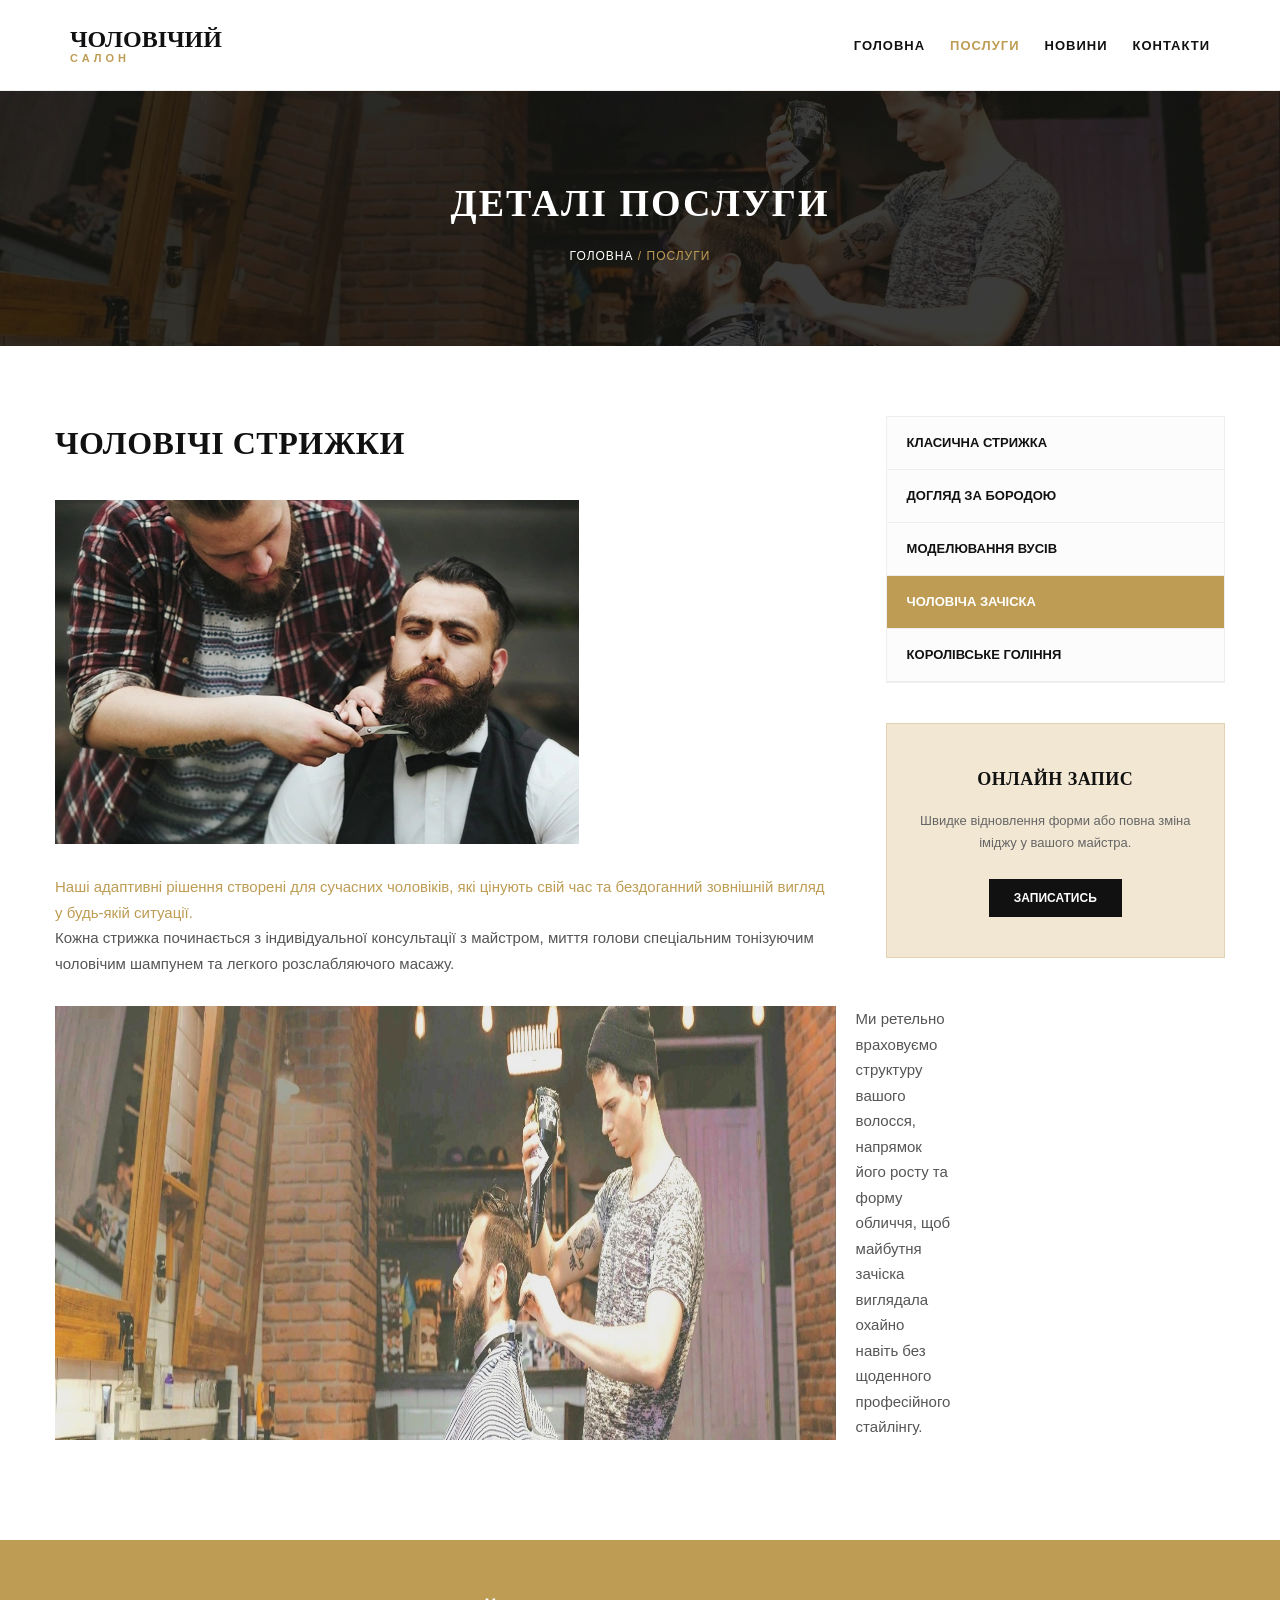
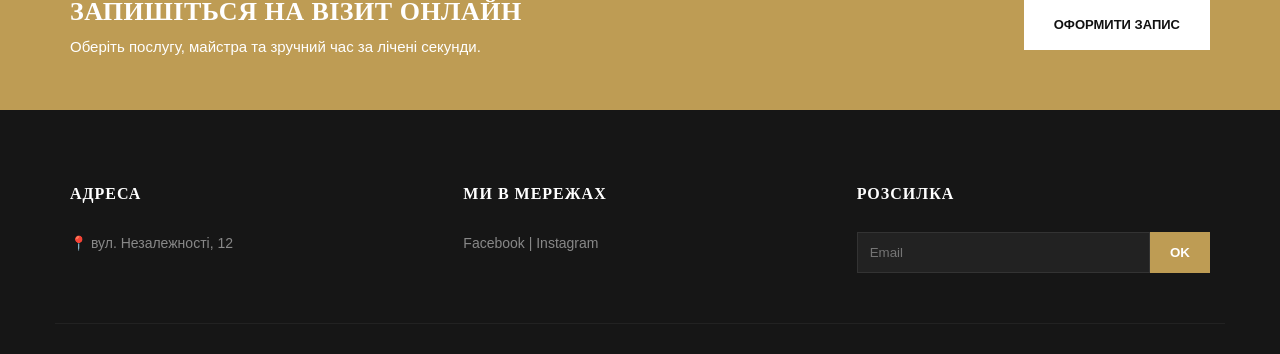
==== about.html @ 7781eca3 "Create initial project structure" ====
<!DOCTYPE html>
<html lang="uk">
<head>
    <meta charset="UTF-8">
    <meta http-equiv="X-UA-Compatible" content="IE=edge">
    <meta name="viewport" content="width=device-width, initial-scale=1.0">
    <title>Деталі послуги — Професійний чоловічий догляд</title>
    <meta name="description" content="Індивідуальні чоловічі зачіски та стрижки від експертів нашого салону.">
    <link rel="icon" type="image/png" href="assets/images/icons/favicon.png">
    <link rel="stylesheet" href="assets/css/style.css">
    <script src="assets/js/main.js" defer></script>
</head>
<body>

    <header class="site-header">
        <div class="container header-flex">
            <div class="logo">Чоловічий<span>Салон</span></div>
            <nav class="main-nav">
                <ul>
                    <li><a href="index.html">Головна</a></li>
                    <li><a href="about.html" class="active">Послуги</a></li>
                    <li><a href="blog.html">Новини</a></li>
                    <li><a href="contact.html">Контакти</a></li>
                </ul>
            </nav>
        </div>
    </header>

    <section class="page-banner">
        <div class="container">
            <h1>Деталі послуги</h1>
            <div class="breadcrumbs"><a href="index.html">Головна</a> / Послуги</div>
        </div>
    </section>

    <div class="container layout-sidebar-grid page-padding">
        <main class="main-content-area">
            <h2>Чоловічі Стрижки</h2>
            <div class="content-img-wrap">
                <img src="assets/images/service-single.webp" alt="Професійна стрижка">
            </div>
            <p class="text-highlight-gold">Наші адаптивні рішення створені для сучасних чоловіків, які цінують свій час та бездоганний зовнішній вигляд у будь-якій ситуації.</p>
            <p>Кожна стрижка починається з індивідуальної консультації з майстром, миття голови спеціальним тонізуючим чоловічим шампунем та легкого розслабляючого масажу.</p>
            
            <div class="content-img-wrap" style="display: flex; gap: 20px;">
                <img src="assets/images/left-image.webp" alt="Майстер за роботою">
                <p>Ми ретельно враховуємо структуру вашого волосся, напрямок його росту та форму обличчя, щоб майбутня зачіска виглядала охайно навіть без щоденного професійного стайлінгу.</p>
            </div>
        </main>

        <aside class="sidebar-area">
            <div class="sidebar-widget">
                <ul class="sidebar-menu">
                    <li><a href="#">Класична стрижка</a></li>
                    <li><a href="#">Догляд за бородою</a></li>
                    <li><a href="#">Моделювання вусів</a></li>
                    <li><a href="#" class="active">Чоловіча зачіска</a></li>
                    <li><a href="#">Королівське гоління</a></li>
                </ul>
            </div>

            <div class="sidebar-widget">
                <div class="appointment-widget">
                    <h3>Онлайн запис</h3>
                    <p>Швидке відновлення форми або повна зміна іміджу у вашого майстра.</p>
                    <button class="btn-dark">Записатись</button>
                </div>
            </div>
        </aside>
    </div>

    <section class="solid-gold-cta">
        <div class="container gold-cta-flex">
            <div>
                <h3>Запишіться на візит онлайн</h3>
                <p>Оберіть послугу, майстра та зручний час за лічені секунди.</p>
            </div>
            <a href="contact.html" class="btn-white-cta">Оформити запис</a>
        </div>
    </section>

    <footer class="site-footer">
        <div class="container footer-grid">
            <div class="footer-column"><h3>Адреса</h3><p>📍 вул. Незалежності, 12</p></div>
            <div class="footer-column"><h3>Ми в мережах</h3><p>Facebook | Instagram</p></div>
            <div class="footer-column"><h3>Розсилка</h3><form class="newsletter-form"><input type="email" placeholder="Email"><button>OK</button></form></div>
        </div>
    </footer>

    <button id="btnUp">↑</button>

</body>
</html>
---- assets/css/style.css ----
* {
    margin: 0;
    padding: 0;
    box-sizing: border-box;
}

body {
    font-family: 'Montserrat', sans-serif;
    background-color: #ffffff;
    color: #555555;
    line-height: 1.7;
    font-size: 15px;
}

.container {
    width: 100%;
    max-width: 1170px;
    margin: 0 auto;
    padding: 0 15px;
}

.page-padding {
    padding: 70px 0;
}

.section-padding {
    padding: 80px 0;
}

a {
    color: inherit;
    text-decoration: none;
    transition: all 0.3s ease;
}

img {
    max-width: 100%;
    height: auto;
    display: block;
}

h1, h2, h3, h4, h5 {
    font-family: 'Playfair Display', serif;
    color: #111111;
    font-weight: 700;
    letter-spacing: 0.5px;
}

.btn-gold {
    display: inline-block;
    background-color: #be9c54;
    color: #ffffff;
    padding: 12px 28px;
    font-size: 13px;
    font-weight: 600;
    text-transform: uppercase;
    letter-spacing: 1px;
    border: none;
    cursor: pointer;
    transition: background 0.3s ease;
}

.btn-gold:hover {
    background-color: #111111;
}

.site-header {
    background-color: #ffffff;
    border-bottom: 1px solid #eeeeee;
    position: sticky;
    top: 0;
    z-index: 1000;
}

.header-flex {
    display: flex;
    justify-content: space-between;
    align-items: center;
    height: 90px;
}

.logo {
    font-family: 'Playfair Display', serif;
    font-size: 24px;
    font-weight: 700;
    line-height: 1;
    text-transform: uppercase;
    color: #111111;
}

.logo span {
    display: block;
    font-size: 11px;
    font-family: 'Montserrat', sans-serif;
    letter-spacing: 4px;
    color: #be9c54;
    margin-top: 2px;
}

.main-nav ul {
    display: flex;
    list-style: none;
}

.main-nav ul li {
    margin-left: 25px;
}

.main-nav ul li a {
    font-size: 13px;
    font-weight: 600;
    text-transform: uppercase;
    letter-spacing: 1px;
    color: #111111;
}

.main-nav ul li a:hover, 
.main-nav ul li a.active {
    color: #be9c54;
}

.page-banner {
    background: linear-gradient(rgba(0,0,0,0.75), rgba(0,0,0,0.75)), url('../images/left-image.webp') no-repeat center center/cover;
    padding: 80px 0;
    text-align: center;
    color: #ffffff;
}

.page-banner h1 {
    color: #ffffff;
    font-size: 38px;
    text-transform: uppercase;
    letter-spacing: 2px;
    margin-bottom: 10px;
}

.breadcrumbs {
    font-size: 12px;
    text-transform: uppercase;
    letter-spacing: 1px;
    color: #be9c54;
}

.breadcrumbs a {
    color: #ffffff;
}

.hero-home {
    background: linear-gradient(rgba(0,0,0,0.7), rgba(0,0,0,0.7)), url('../images/left-image.webp') no-repeat center center/cover;
    height: 75vh;
    display: flex;
    align-items: center;
    text-align: center;
    color: #ffffff;
}

.hero-home h1 {
    color: #ffffff;
    font-size: 42px;
    text-transform: uppercase;
    letter-spacing: 2px;
    max-width: 900px;
    margin: 0 auto 20px auto;
}

.hero-home p {
    font-size: 16px;
    font-style: italic;
    color: #cccccc;
    margin-bottom: 30px;
}

.section-title {
    text-align: center;
    margin-bottom: 50px;
}

.section-title h2 {
    font-size: 30px;
    text-transform: uppercase;
    margin-bottom: 5px;
}

.section-title span {
    font-size: 12px;
    text-transform: uppercase;
    letter-spacing: 2px;
    color: #be9c54;
}

.services-flex {
    display: flex;
    justify-content: space-between;
    gap: 30px;
    margin-bottom: 40px;
}

.service-item-home {
    flex: 1;
    text-align: center;
    padding: 20px;
}

.service-icon {
    font-size: 40px;
    color: #be9c54;
    margin-bottom: 15px;
}

.service-item-home h3 {
    font-size: 18px;
    text-transform: uppercase;
    margin-bottom: 15px;
}

.service-item-home .price-tag {
    font-size: 20px;
    color: #be9c54;
    font-weight: 600;
    margin-top: 10px;
}

.bg-light-grey {
    background-color: #f7f5f2;
}

.split-grid {
    display: grid;
    grid-template-columns: 1fr 1fr;
    gap: 50px;
    align-items: center;
}

.split-card-white {
    background-color: #ffffff;
    padding: 50px;
    border: 1px solid #eeeeee;
}

.split-card-white h3 {
    font-size: 24px;
    text-transform: uppercase;
    margin-bottom: 15px;
}

.split-card-white .meta-date {
    font-size: 12px;
    color: #be9c54;
    margin-bottom: 20px;
    text-transform: uppercase;
}

.testimonials-grid {
    display: grid;
    grid-template-columns: repeat(3, 1fr);
    gap: 30px;
}

.testimonial-item {
    text-align: center;
}

.testimonial-item p {
    font-style: italic;
    margin-bottom: 20px;
}

.testimonial-item h4 {
    font-size: 14px;
    text-transform: uppercase;
    margin-bottom: 2px;
}

.testimonial-item span {
    font-size: 11px;
    text-transform: uppercase;
    color: #be9c54;
}

.cta-dark-banner {
    background: linear-gradient(rgba(0,0,0,0.8), rgba(0,0,0,0.8)), url('../images/overlay.webp') no-repeat center center/cover;
    padding: 80px 0;
    text-align: center;
    color: #ffffff;
}

.cta-dark-banner h3 {
    color: #ffffff;
    font-size: 32px;
    text-transform: uppercase;
    margin-bottom: 20px;
}

.news-horizontal-card {
    display: grid;
    grid-template-columns: 45% 55%;
    background-color: #f7f5f2;
    align-items: center;
}

.news-card-content {
    padding: 50px;
}

.layout-sidebar-grid {
    display: grid;
    grid-template-columns: 2.3fr 1fr;
    gap: 50px;
}

.sidebar-widget {
    margin-bottom: 40px;
}

.search-box {
    display: flex;
}

.search-box input {
    flex: 1;
    padding: 12px;
    border: 1px solid #eeeeee;
    outline: none;
}

.search-box button {
    background-color: #be9c54;
    color: #ffffff;
    border: none;
    padding: 0 20px;
    cursor: pointer;
}

.sidebar-menu {
    list-style: none;
    border: 1px solid #eeeeee;
}

.sidebar-menu li a {
    display: block;
    padding: 15px 20px;
    border-bottom: 1px solid #eeeeee;
    font-size: 13px;
    font-weight: 600;
    text-transform: uppercase;
    color: #111111;
    background-color: #fcfcfc;
}

.sidebar-menu li a.active,
.sidebar-menu li a:hover {
    background-color: #be9c54;
    color: #ffffff;
}

.appointment-widget {
    background-color: #f1e7d2;
    padding: 40px 30px;
    text-align: center;
    border: 1px solid #e3d2b2;
}

.appointment-widget h3 {
    font-size: 18px;
    text-transform: uppercase;
    margin-bottom: 15px;
}

.appointment-widget p {
    font-size: 13px;
    margin-bottom: 25px;
    color: #666666;
}

.btn-dark {
    display: inline-block;
    background-color: #111111;
    color: #ffffff;
    padding: 12px 25px;
    font-size: 12px;
    font-weight: 600;
    text-transform: uppercase;
    border: none;
    cursor: pointer;
    transition: background 0.3s;
}

.main-content-area h2 {
    font-size: 32px;
    text-transform: uppercase;
    margin-bottom: 15px;
}

.content-img-wrap {
    margin: 30px 0;
}

.text-highlight-gold {
    color: #be9c54;
    font-weight: 500;
}

.solid-gold-cta {
    background-color: #be9c54;
    padding: 50px 0;
    color: #ffffff;
}

.gold-cta-flex {
    display: flex;
    justify-content: space-between;
    align-items: center;
}

.gold-cta-flex h3 {
    color: #ffffff;
    font-size: 26px;
    text-transform: uppercase;
}

.btn-white-cta {
    background-color: #ffffff;
    color: #111111;
    padding: 14px 30px;
    font-size: 13px;
    font-weight: 600;
    text-transform: uppercase;
}

.related-posts-section {
    margin-top: 50px;
    padding-top: 30px;
    border-top: 1px solid #eeeeee;
}

.related-grid {
    display: grid;
    grid-template-columns: 1fr 1fr;
    gap: 30px;
    margin-top: 20px;
}

.related-item h4 {
    font-size: 14px;
    text-transform: uppercase;
    margin-top: 15px;
}

.author-box {
    display: flex;
    gap: 25px;
    background-color: #f7f5f2;
    padding: 30px;
    margin: 50px 0;
    align-items: center;
}

.author-img img {
    border-radius: 50%;
    width: 90px;
    height: 90px;
    object-fit: cover;
}

.comments-area {
    margin-top: 50px;
}

.comments-title {
    font-size: 22px;
    text-transform: uppercase;
    border-bottom: 2px solid #111111;
    padding-bottom: 10px;
    margin-bottom: 30px;
}

.comment-list {
    list-style: none;
}

.comment-item {
    display: flex;
    gap: 20px;
    margin-bottom: 30px;
}

.comment-nested {
    margin-left: 60px;
}

.comment-avatar img {
    border-radius: 50%;
    width: 60px;
    height: 60px;
}

.comment-body h5 {
    font-size: 14px;
    text-transform: uppercase;
}

.comment-meta {
    font-size: 11px;
    color: #999999;
    margin-bottom: 10px;
}

.reply-link {
    font-size: 11px;
    text-transform: uppercase;
    color: #be9c54;
    font-weight: 600;
}

.reply-form-wrapper {
    margin-top: 50px;
    background-color: #f7f5f2;
    padding: 40px;
}

.form-group {
    margin-bottom: 20px;
}

.form-group label {
    display: block;
    font-size: 12px;
    text-transform: uppercase;
    margin-bottom: 5px;
    font-weight: 600;
}

.form-control {
    width: 100%;
    padding: 12px;
    border: 1px solid #dddddd;
    background-color: #ffffff;
    outline: none;
}

.recent-posts-list {
    list-style: none;
}

.recent-post-sidebar-item {
    display: flex;
    gap: 15px;
    margin-bottom: 20px;
    align-items: center;
}

.recent-post-sidebar-item img {
    width: 70px;
    height: 70px;
    object-fit: cover;
}

.contacts-centered-container {
    max-width: 650px;
    margin: 0 auto;
    text-align: center;
}

.contacts-info-card {
    background-color: #f7f5f2;
    padding: 50px 40px;
    border: 1px solid #eeeeee;
    border-radius: 4px;
    box-shadow: 0 4px 10px rgba(0,0,0,0.02);
}

.contacts-info-card h2 {
    font-size: 28px;
    text-transform: uppercase;
    margin-bottom: 30px;
}

.contacts-info-card p {
    font-size: 16px;
    margin-bottom: 20px;
    border-bottom: 1px dashed #dddddd;
    padding-bottom: 15px;
}

.contacts-info-card p:last-child {
    border-bottom: none;
    margin-bottom: 0;
}

.site-footer {
    background-color: #161616;
    color: #888888;
    padding: 70px 0 30px 0;
    font-size: 14px;
}

.footer-grid {
    display: grid;
    grid-template-columns: repeat(3, 1fr);
    gap: 40px;
    padding-bottom: 50px;
    border-bottom: 1px solid #222222;
}

.footer-column h3 {
    color: #ffffff;
    font-size: 16px;
    text-transform: uppercase;
    letter-spacing: 1px;
    margin-bottom: 25px;
}

.footer-column p {
    margin-bottom: 15px;
}

.footer-social-links {
    list-style: none;
}

.footer-social-links li {
    margin-bottom: 10px;
}

.newsletter-form {
    display: flex;
    margin-top: 15px;
}

.newsletter-form input {
    flex: 1;
    padding: 12px;
    background-color: #222222;
    border: 1px solid #333333;
    color: #ffffff;
    outline: none;
}

.newsletter-form button {
    background-color: #be9c54;
    color: #ffffff;
    border: none;
    padding: 0 20px;
    font-weight: 600;
    text-transform: uppercase;
    cursor: pointer;
}

.footer-copyright {
    text-align: center;
    padding-top: 30px;
    font-size: 12px;
    color: #555555;
}

#btnUp {
    display: none;
    position: fixed;
    bottom: 30px;
    right: 30px;
    z-index: 99;
    background-color: #be9c54;
    color: #ffffff;
    border: none;
    width: 45px;
    height: 45px;
    cursor: pointer;
    font-size: 18px;
    font-weight: bold;
}

.error-page-centered {
    display: flex;
    justify-content: center;
    align-items: center;
    height: 70vh;
    text-align: center;
}

.error-page-centered h2 { 
    font-size: 4rem; 
    margin-bottom: 10px;
}
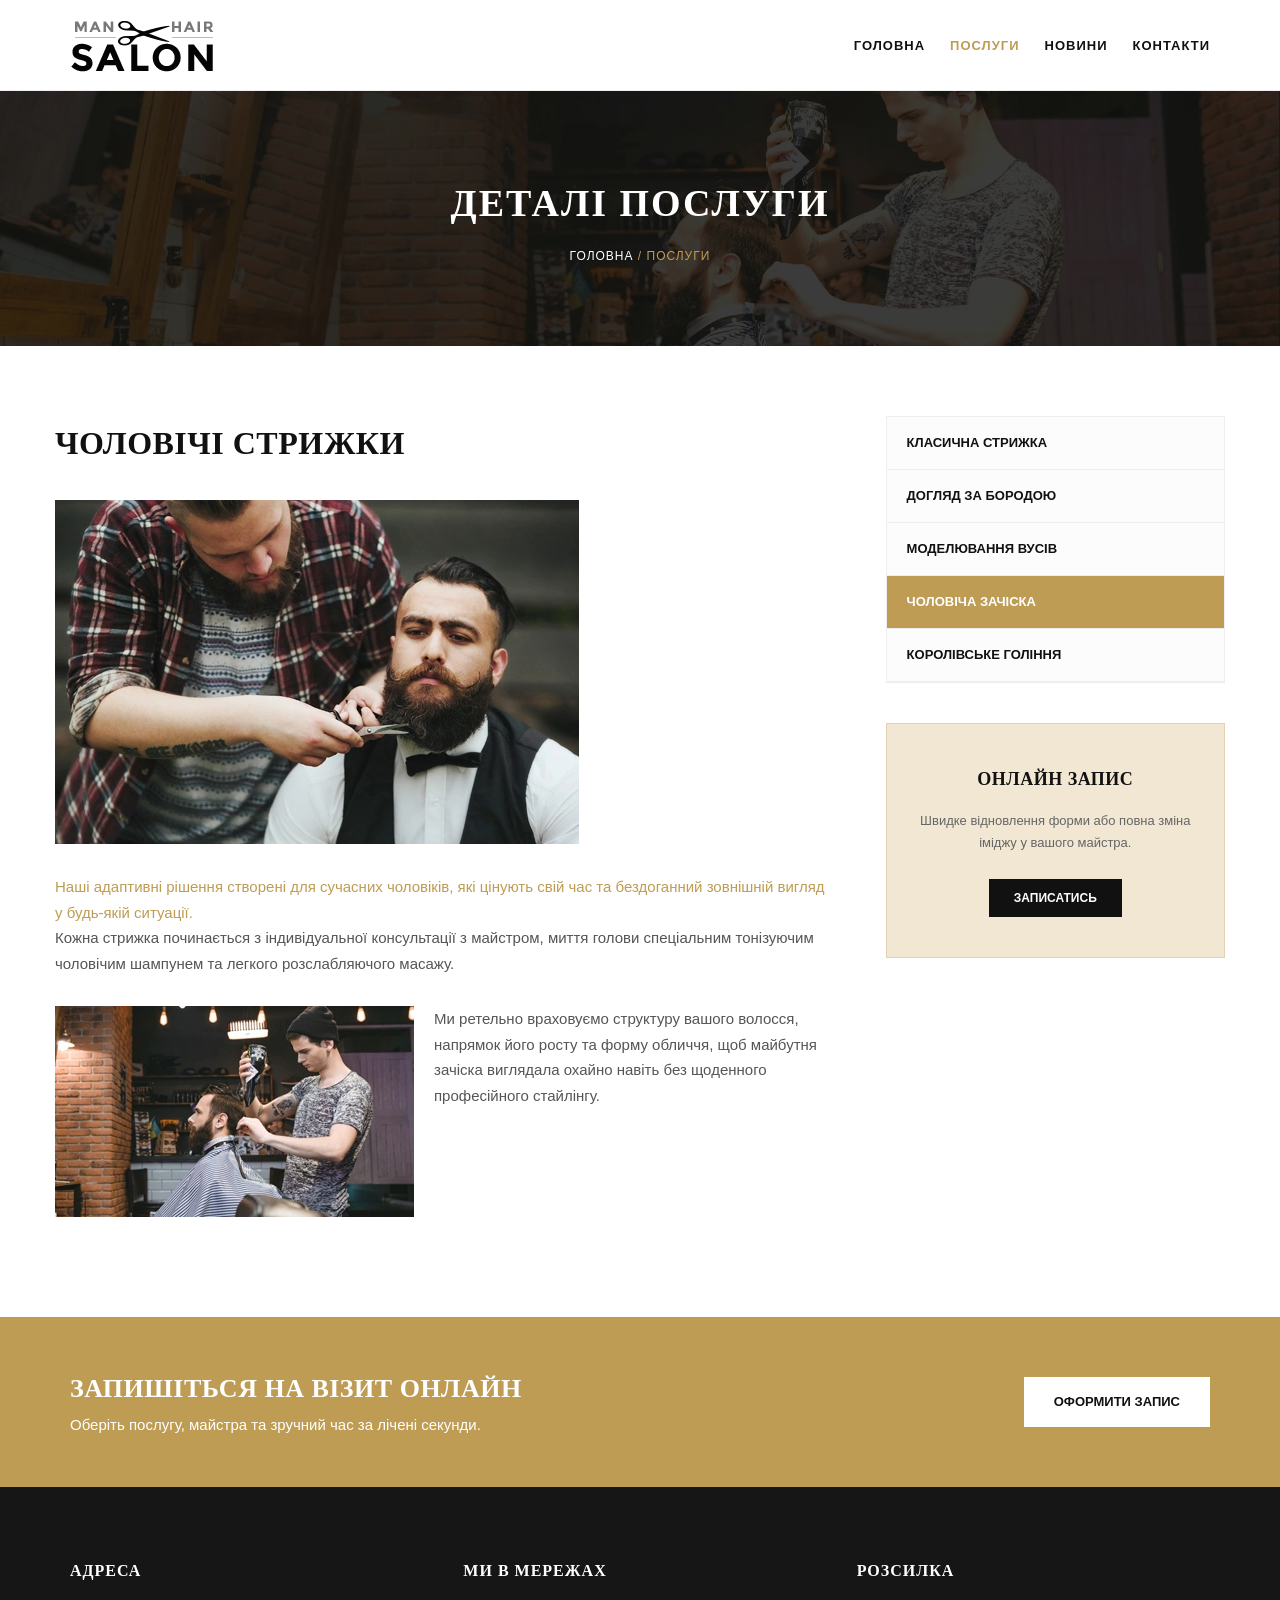
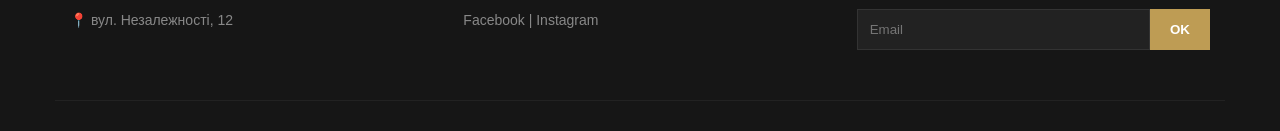
==== commit c22e8c85: "Add logo" ====
--- a/about.html
+++ b/about.html
@@ -13,18 +13,20 @@
 <body>
 
     <header class="site-header">
-        <div class="container header-flex">
-            <div class="logo">Чоловічий<span>Салон</span></div>
-            <nav class="main-nav">
-                <ul>
-                    <li><a href="index.html">Головна</a></li>
-                    <li><a href="about.html" class="active">Послуги</a></li>
-                    <li><a href="blog.html">Новини</a></li>
-                    <li><a href="contact.html">Контакти</a></li>
-                </ul>
-            </nav>
-        </div>
-    </header>
+    <div class="container header-flex">
+        <a href="index.html" class="logo">
+            <img src="assets/images/icons/favicon.png">
+        </a>
+        <nav class="main-nav">
+            <ul>
+                <li><a href="index.html">Головна</a></li>
+                <li><a href="about.html" class="active">Послуги</a></li>
+                <li><a href="blog.html">Новини</a></li>
+                <li><a href="contact.html">Контакти</a></li>
+            </ul>
+        </nav>
+    </div>
+</header>
 
     <section class="page-banner">
         <div class="container">
@@ -43,7 +45,7 @@
             <p>Кожна стрижка починається з індивідуальної консультації з майстром, миття голови спеціальним тонізуючим чоловічим шампунем та легкого розслабляючого масажу.</p>
             
             <div class="content-img-wrap" style="display: flex; gap: 20px;">
-                <img src="assets/images/left-image.webp" alt="Майстер за роботою">
+                <img src="assets/images/left-mini-image.webp" alt="Майстер за роботою">
                 <p>Ми ретельно враховуємо структуру вашого волосся, напрямок його росту та форму обличчя, щоб майбутня зачіска виглядала охайно навіть без щоденного професійного стайлінгу.</p>
             </div>
         </main>
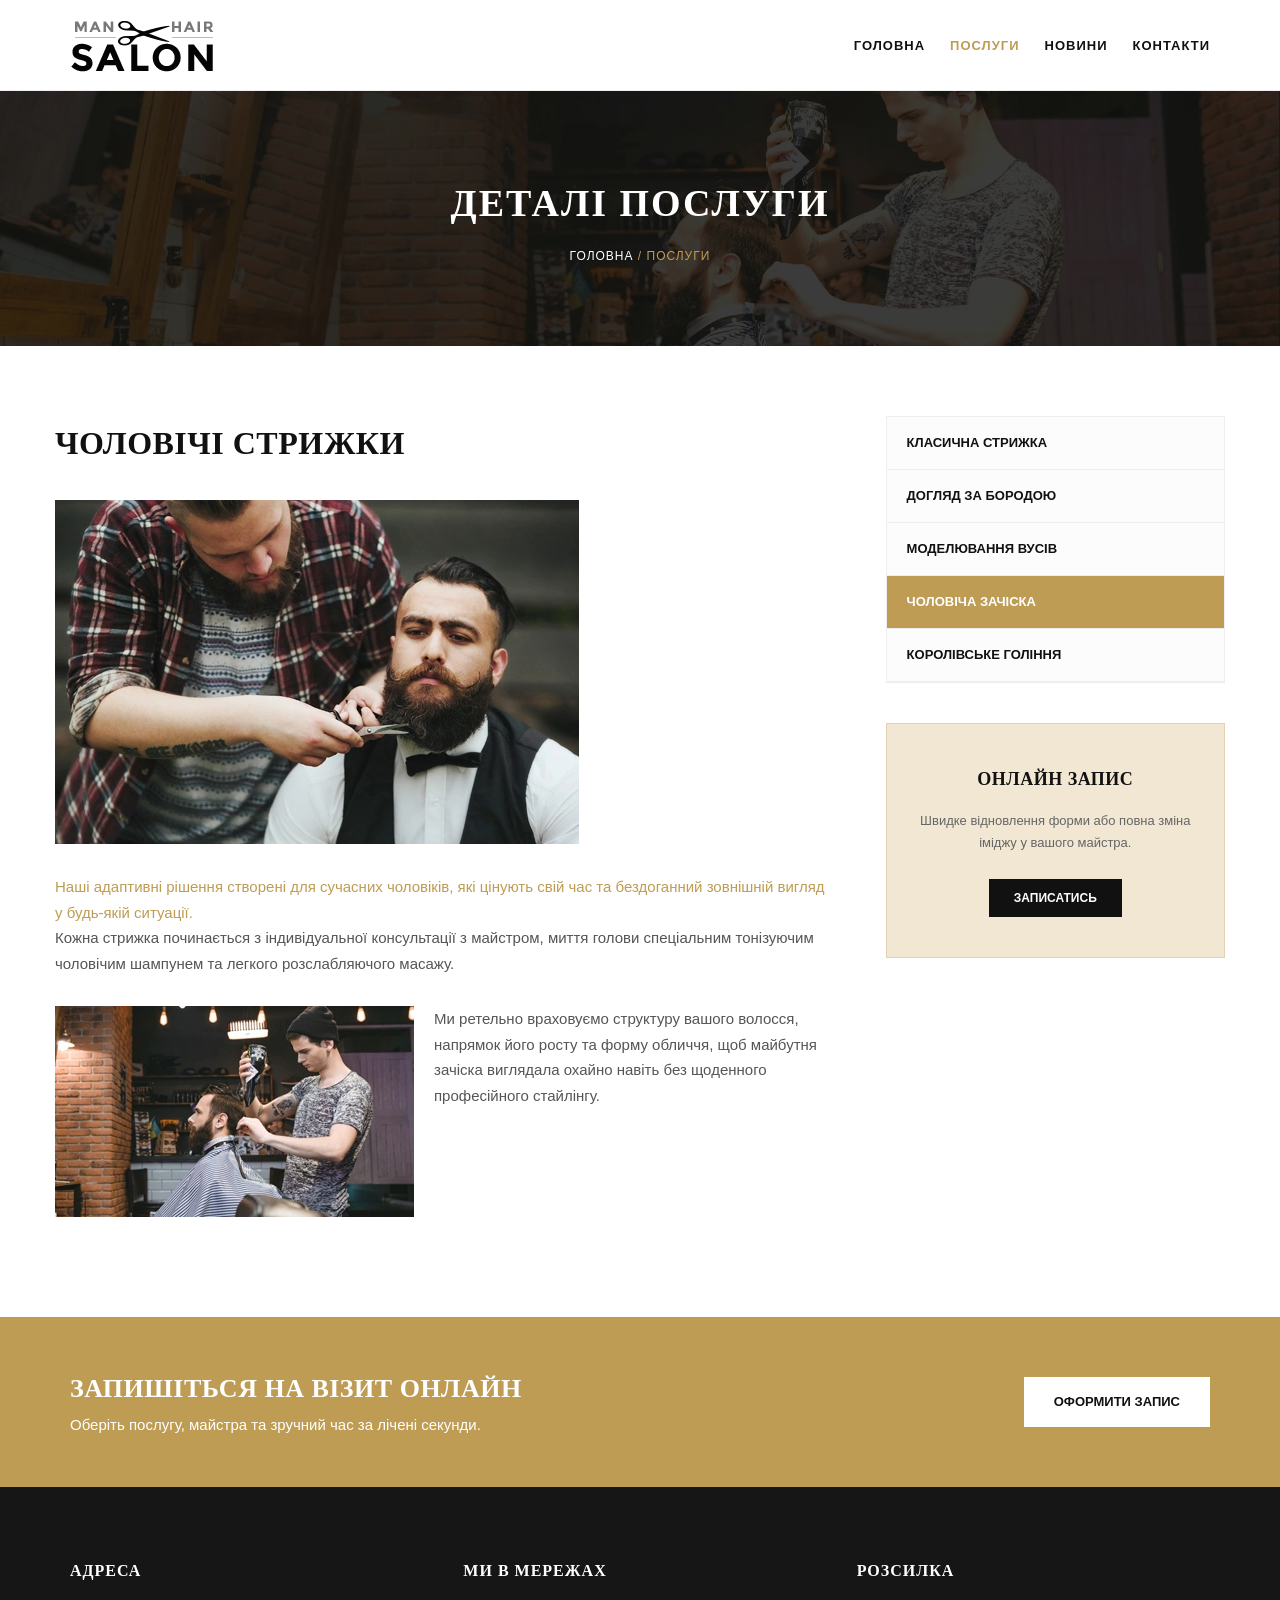
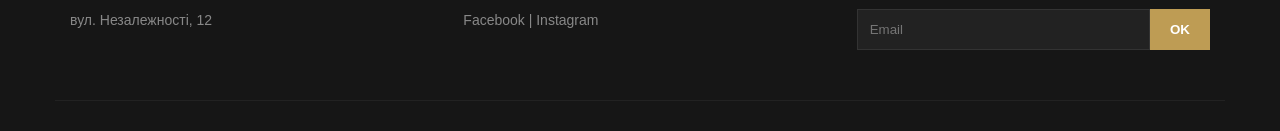
==== commit a12cee51: "remove emoji" ====
--- a/about.html
+++ b/about.html
@@ -83,7 +83,7 @@
 
     <footer class="site-footer">
         <div class="container footer-grid">
-            <div class="footer-column"><h3>Адреса</h3><p>📍 вул. Незалежності, 12</p></div>
+            <div class="footer-column"><h3>Адреса</h3><p>вул. Незалежності, 12</p></div>
             <div class="footer-column"><h3>Ми в мережах</h3><p>Facebook | Instagram</p></div>
             <div class="footer-column"><h3>Розсилка</h3><form class="newsletter-form"><input type="email" placeholder="Email"><button>OK</button></form></div>
         </div>
